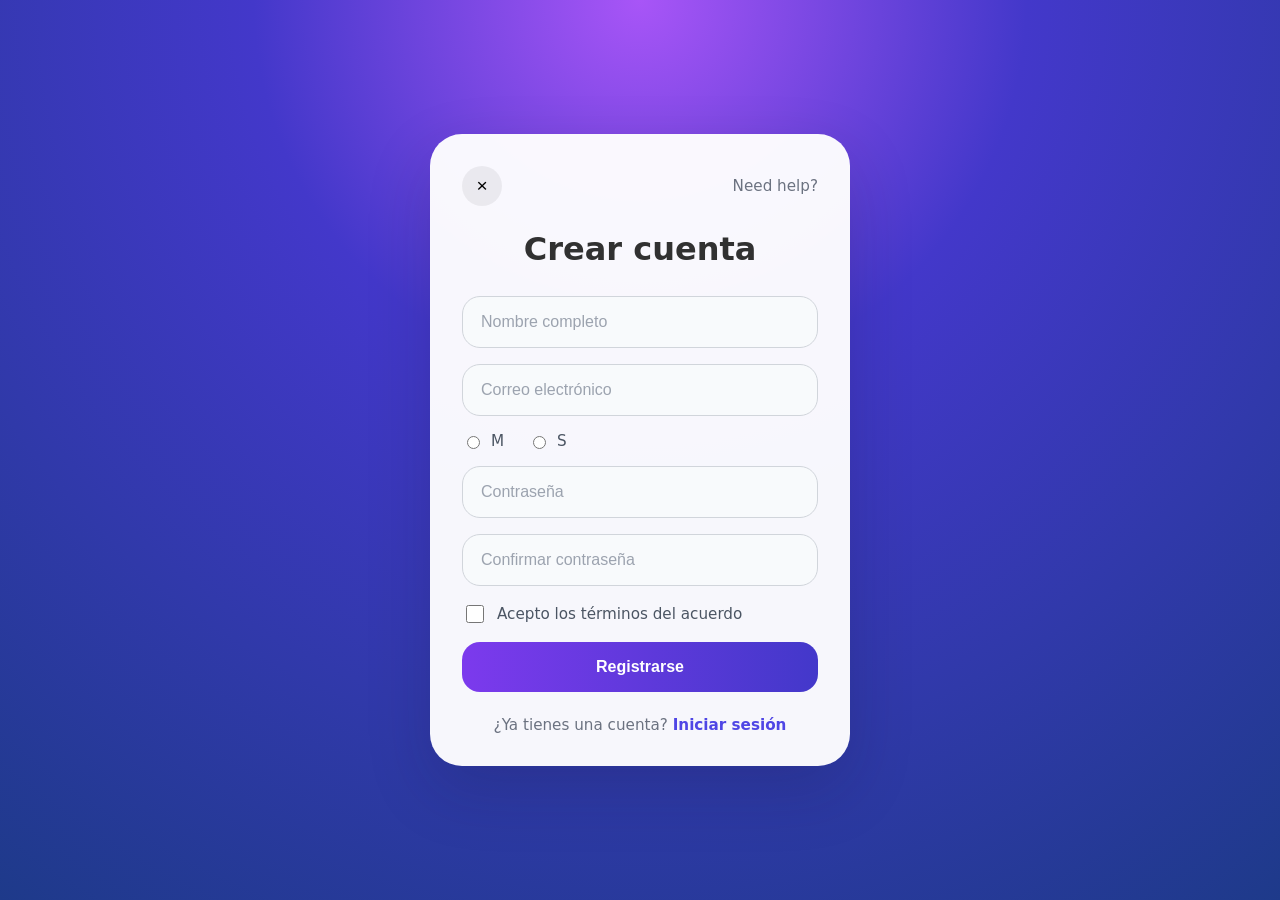
==== register.html @ a43ee420 "proyecto completo esta es la base del proyecto falta modificar la bienvenida adaptar para celular y " ====
<!DOCTYPE html>
<html lang="es">

<head>
  <meta charset="UTF-8">
  <meta name="viewport" content="width=device-width, initial-scale=1.0">
  <title>Registrarse</title>
  <link rel="stylesheet" href="styles.css">
</head>

<body data-page="register">
  <main class="card">
    <!-- Encabezado con botón de cerrar y ayuda -->
    <div class="card-header">
      <button type="button" class="icon-button" aria-label="Cerrar">×</button>
      <span class="help-text">Need help?</span>
    </div>


    <h1>Crear cuenta</h1>


    <!-- Formulario de registro: datos personales y contraseña -->
    <form id="registerForm" class="auth-form">
      <input type="text" id="name" name="name" placeholder="Nombre completo" required>
      <input type="email" id="email" name="email" placeholder="Correo electrónico" required>


      <!-- Selección de género: M (Masculino) o S (Femenino) -->
      <div class="radio-group">
        <label class="radio-label">
          <input type="radio" name="gender" value="m" required>
          M
        </label>
        <label class="radio-label">
          <input type="radio" name="gender" value="s" required>
          S
        </label>
      </div>


      <input type="password" id="password" name="password" placeholder="Contraseña" required>
      <input type="password" id="confirmPassword" name="confirmPassword" placeholder="Confirmar contraseña" required>


      <!-- Checkbox para aceptar términos -->
      <label class="checkbox-label">
        <input type="checkbox" id="terms" required>
        Acepto los términos del acuerdo
      </label>

      <button type="submit" class="primary-button">Registrarse</button>
    </form>


    <!-- Enlace para ir a login -->
    <p class="switch-text">¿Ya tienes una cuenta? <a href="login.html">Iniciar sesión</a></p>
  </main>

  <script src="app.js" defer></script>
</body>

</html>
---- styles.css ----
/* ========================================
   CONFIGURACIÓN GLOBAL
   ======================================== */

/* Variables globales: tipografía y color base */
:root {
  font-family: Inter, system-ui, sans-serif;
  color: #111827;
}


/* Reset: aplicar box-sizing a todos los elementos */
* {
  box-sizing: border-box;
}


/* ========================================
   LAYOUT PRINCIPAL
   ======================================== */

/* Body: pantalla completa, centrada con fondo degradado */
body {
  margin: 0;
  min-height: 100vh;
  display: grid;
  place-items: center;
  background: radial-gradient(circle at top, #a855f7 0%, #4338ca 35%, #1e3a8a 100%);
}


/* ========================================
   TARJETA PRINCIPAL (CARD)
   ======================================== */

/* Contenedor principal: ancho responsivo, redondeado y con sombra */
.card {
  width: min(420px, calc(100vw - 40px));
  padding: 32px;
  border-radius: 32px;
  background: rgba(255, 255, 255, 0.96);
  box-shadow: 0 24px 64px rgba(15, 23, 42, 0.18);
}


/* Encabezado de la tarjeta: distribuye icono y texto */
.card-header {
  display: flex;
  justify-content: space-between;
  align-items: center;
  margin-bottom: 24px;
}


/* Botón icono: pequeño, redondeado y con fondo suave */
.icon-button {
  border: none;
  background: rgba(0, 0, 0, 0.06);
  width: 40px;
  height: 40px;
  border-radius: 50%;
  font-size: 1.2rem;
  cursor: pointer;
}


/* Texto de ayuda: gris y pequeño */
.help-text {
  font-size: 0.95rem;
  color: #6b7280;
}


/* ========================================
   TIPOGRAFÍA
   ======================================== */

/* Título principal: grande, centrado y oscuro */
h1 {
  margin: 0 0 28px;
  font-size: 2rem;
  text-align: center;
  color: #313131;
}


/* ========================================
   FORMULARIO
   ======================================== */

/* Contenedor del formulario: distribuye campos en grid */
.auth-form {
  display: grid;
  gap: 16px;
}


/* Inputs de texto: campos de identificación y contraseña */
input[type="email"],
input[type="password"],
input[type="text"] {
  width: 100%;
  padding: 16px 18px;
  border: 1px solid #d1d5db;
  border-radius: 18px;
  background: #f8fafc;
  color: #111827;
  font-size: 1rem;
}


/* Placeholder: texto gris para indicar que hacer en cada campo */
input::placeholder {
  color: #9ca3af;
}


/* Opciones de género (radio buttons): lado a lado */
.radio-group {
  display: flex;
  gap: 24px;
}


/* Etiqueta para radio button: flexible para estar al lado del input */
.radio-label {
  display: flex;
  align-items: center;
  gap: 8px;
  color: #4b5563;
  font-size: 0.95rem;
}


/* Enlace de ayuda: centrado y oscuro */
.help-link {
  display: block;
  text-align: center;
  color: #374151;
  text-decoration: none;
  font-size: 0.95rem;
  margin-top: -4px;
}


/* Efecto hover en enlace: subrayado */
.help-link:hover {
  text-decoration: underline;
}


/* ========================================
   CHECKBOXES Y RADIOS
   ======================================== */

/* Etiqueta para checkbox: flexible con gap */
.checkbox-label {
  display: flex;
  align-items: center;
  gap: 10px;
  color: #4b5563;
  font-size: 0.95rem;
  margin-bottom: 0;
}


/* Input checkbox: tamaño visible */
.checkbox-label input {
  width: 18px;
  height: 18px;
}


/* ========================================
   BOTONES
   ======================================== */

/* Botón principal: ancho completo con gradiente y texto blanco */
.primary-button {
  width: 100%;
  padding: 16px;
  background: linear-gradient(90deg, #7c3aed 0%, #4338ca 100%);
  color: white;
  border: none;
  border-radius: 18px;
  font-size: 1rem;
  font-weight: 700;
  cursor: pointer;
}


/* ========================================
   NAVEGACIÓN ENTRE PÁGINAS
   ======================================== */

/* Texto para cambiar de página: centrado con link azul */
.switch-text {
  margin: 24px 0 0;
  text-align: center;
  color: #6b7280;
  font-size: 0.95rem;
}


/* Enlace en switch-text: azul y sin subrayado */
.switch-text a {
  color: #4f46e5;
  text-decoration: none;
  font-weight: 600;
}


/* Efecto hover en enlace de navegación: subrayado */
.switch-text a:hover {
  text-decoration: underline;
}
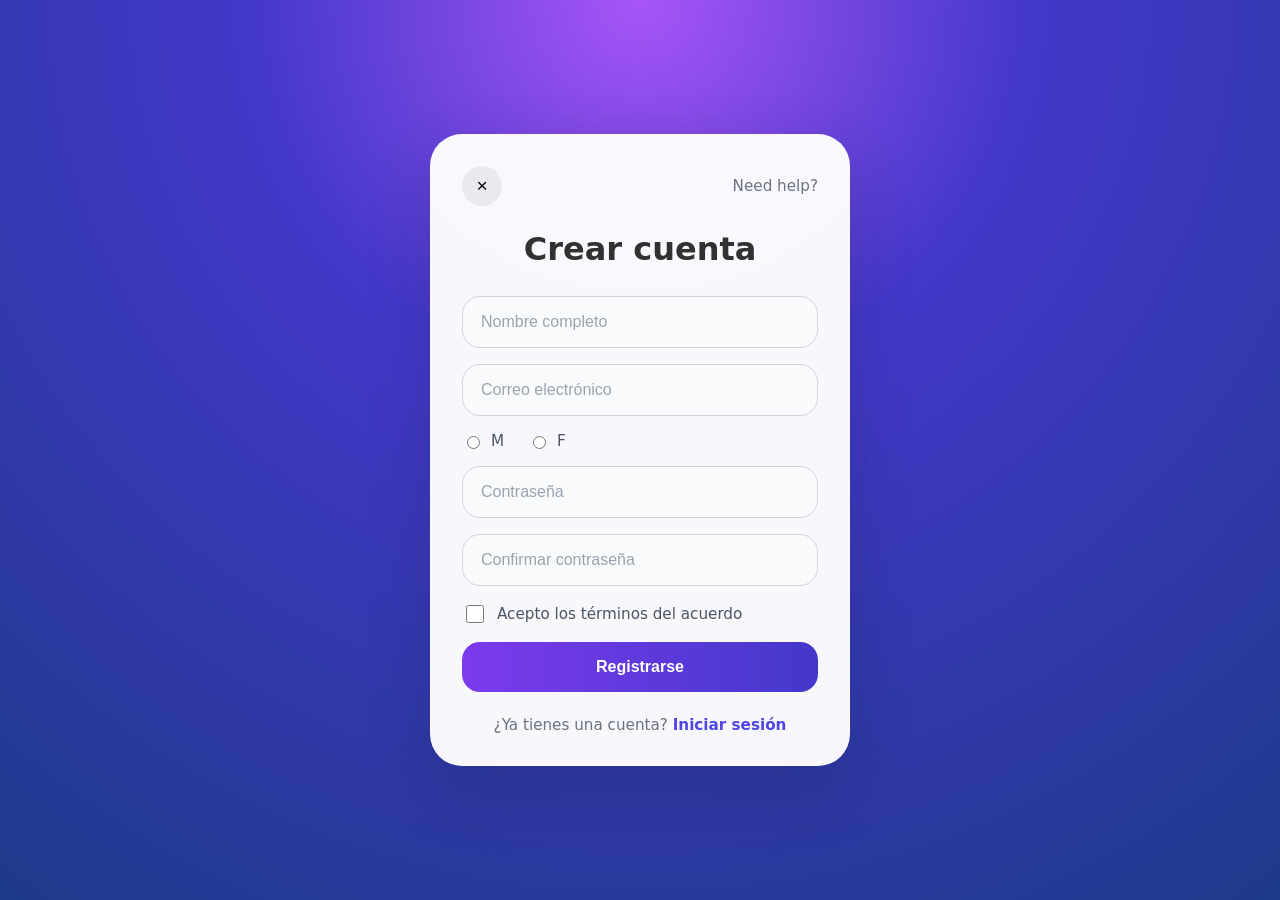
==== commit 00d063f2: "Add files via upload modificaciones de toda la bienvenida" ====
--- a/register.html
+++ b/register.html
@@ -16,9 +16,7 @@
       <span class="help-text">Need help?</span>
     </div>
 
-
     <h1>Crear cuenta</h1>
-
 
     <!-- Formulario de registro: datos personales y contraseña -->
     <form id="registerForm" class="auth-form">
@@ -33,8 +31,8 @@
           M
         </label>
         <label class="radio-label">
-          <input type="radio" name="gender" value="s" required>
-          S
+          <input type="radio" name="gender" value="f" required>
+          F
         </label>
       </div>
 
--- a/styles.css
+++ b/styles.css
@@ -1,3 +1,69 @@
+(/* Botones grandes de bienvenida tipo imagen */)
+.welcome-actions {
+  display: flex;
+  flex-direction: row;
+  justify-content: center;
+  align-items: center;
+  gap: 36px;
+  margin-top: 38px;
+}
+.welcome-btn {
+  display: flex;
+  align-items: center;
+  gap: 14px;
+  padding: 20px 44px;
+  border: none;
+  border-radius: 16px;
+  font-size: 1.25rem;
+  font-weight: 600;
+  cursor: pointer;
+  text-decoration: none;
+  white-space: nowrap;
+  box-shadow: 0 4px 24px 0 rgba(67,56,202,0.13);
+  transition: transform 0.13s, box-shadow 0.13s;
+}
+.welcome-btn.login {
+  background: linear-gradient(90deg, #2563eb 0%, #3b82f6 100%);
+  color: #fff;
+}
+.welcome-btn.register {
+  background: linear-gradient(90deg, #a855f7 0%, #6366f1 100%);
+  color: #fff;
+}
+.welcome-btn svg {
+  width: 28px;
+  height: 28px;
+  flex-shrink: 0;
+}
+.welcome-btn:active {
+  transform: scale(0.97);
+}
+
+/* Mejorar visibilidad de textos de bienvenida */
+.welcome-title {
+  color: #111827;
+  text-shadow: none;
+}
+.welcome-subtitle, .welcome-desc {
+  color: #111827;
+  text-shadow: none;
+}
+.welcome-btn.login {
+  background: linear-gradient(90deg, #2563eb 0%, #6366f1 100%);
+  color: #fff;
+}
+.welcome-btn.register {
+  background: linear-gradient(90deg, #a855f7 0%, #6366f1 100%);
+  color: #fff;
+}
+.welcome-btn svg {
+  width: 24px;
+  height: 24px;
+  fill: none;
+}
+.welcome-btn:active {
+  transform: scale(0.97);
+}
 /* ========================================
    CONFIGURACIÓN GLOBAL
    ======================================== */
